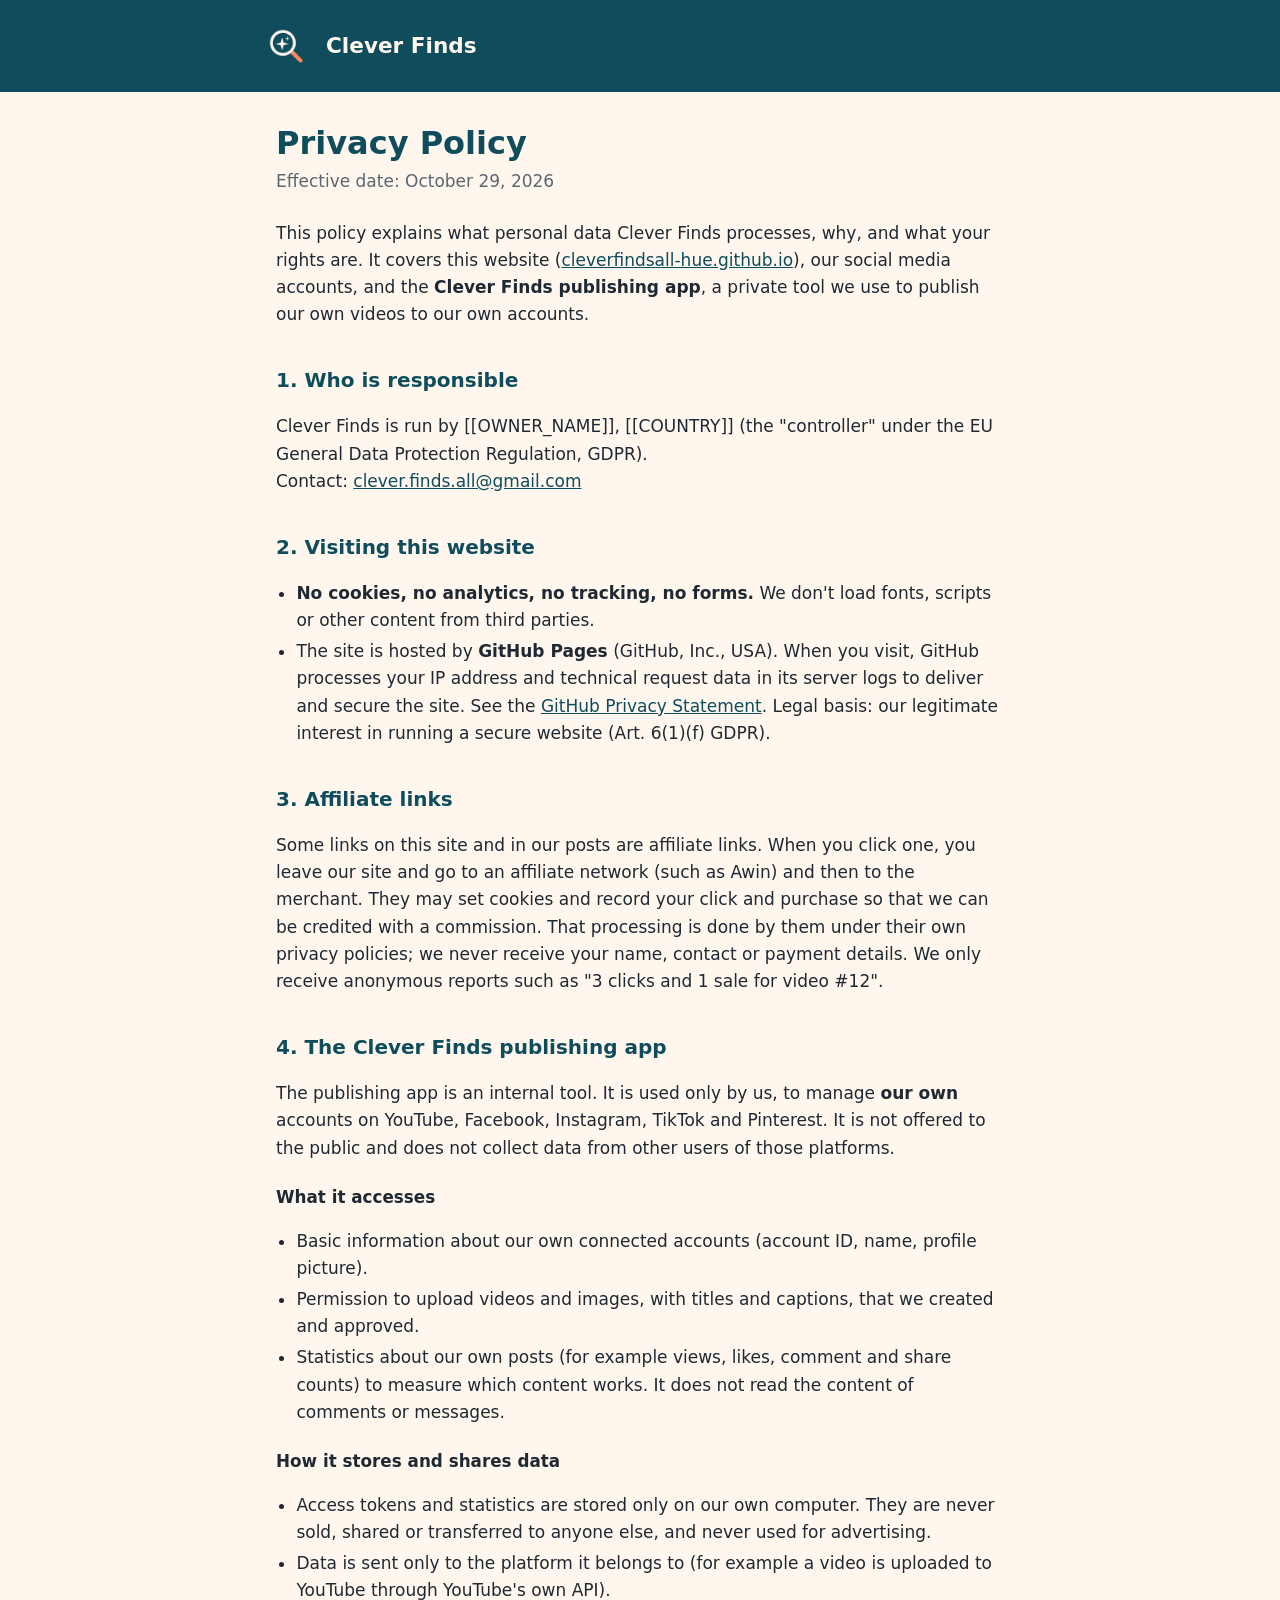
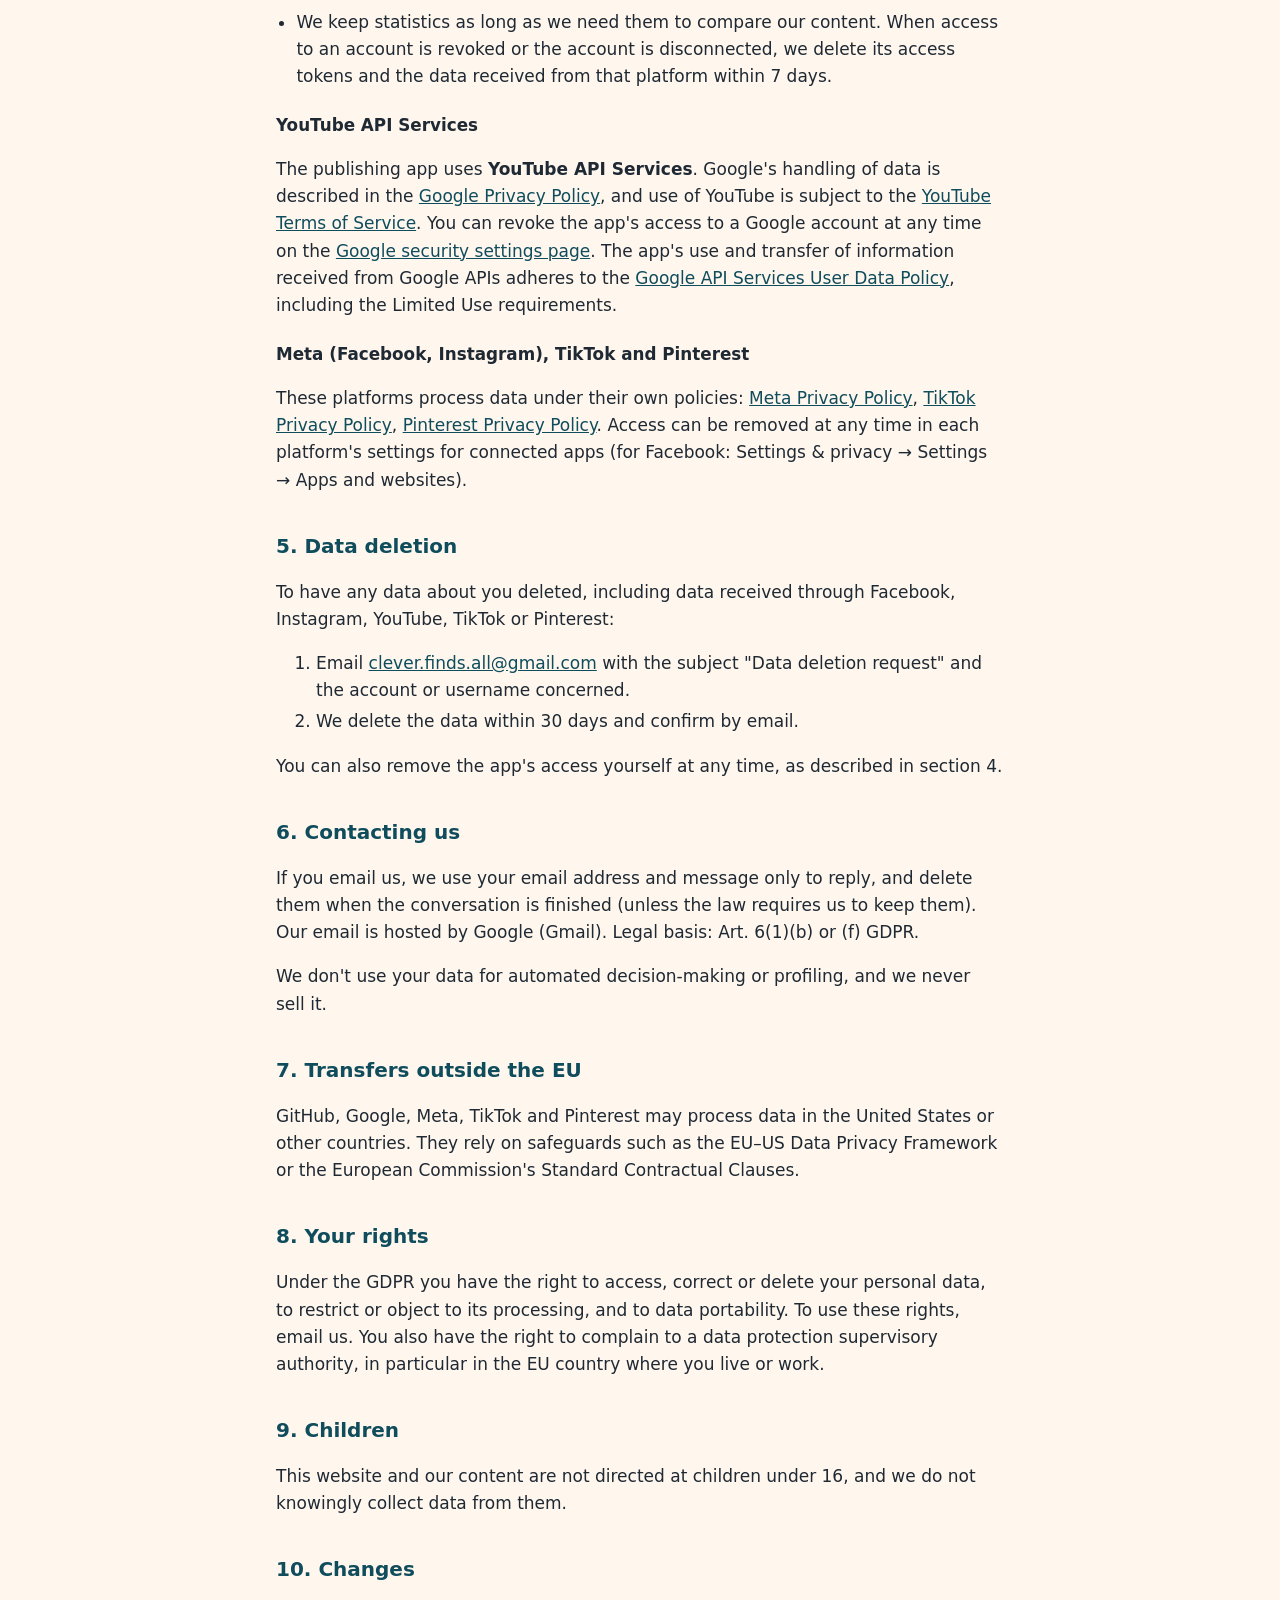
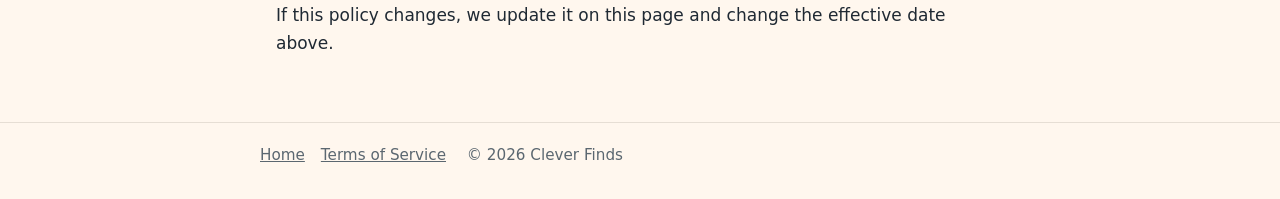
==== privacy.html @ 91be475d "upload site" ====
<!doctype html>
<html lang="en">
<head>
  <meta charset="utf-8">
  <meta name="viewport" content="width=device-width, initial-scale=1">
  <title>Privacy Policy · Clever Finds</title>
  <link rel="icon" href="favicon.png">
  <link rel="stylesheet" href="style.css">
</head>
<body>
  <header><div class="wrap"><img src="logo.png" alt=""><a href="./">Clever Finds</a></div></header>
  <main class="wrap">
    <h1>Privacy Policy</h1>
    <p class="updated">Effective date: October 29, 2026</p>

    <p>This policy explains what personal data Clever Finds processes, why, and what your rights are.
      It covers this website (<a href="https://cleverfindsall-hue.github.io/">cleverfindsall-hue.github.io</a>),
      our social media accounts, and the <strong>Clever Finds publishing app</strong>, a private tool we
      use to publish our own videos to our own accounts.</p>

    <h2 id="controller">1. Who is responsible</h2>
    <p>Clever Finds is run by [[OWNER_NAME]], [[COUNTRY]] (the "controller" under the EU General Data
      Protection Regulation, GDPR).<br>
      Contact: <a href="mailto:clever.finds.all@gmail.com">clever.finds.all@gmail.com</a></p>

    <h2 id="website">2. Visiting this website</h2>
    <ul>
      <li><strong>No cookies, no analytics, no tracking, no forms.</strong> We don't load fonts, scripts
        or other content from third parties.</li>
      <li>The site is hosted by <strong>GitHub Pages</strong> (GitHub, Inc., USA). When you visit, GitHub
        processes your IP address and technical request data in its server logs to deliver and secure
        the site. See the
        <a href="https://docs.github.com/en/site-policy/privacy-policies/github-general-privacy-statement">GitHub
        Privacy Statement</a>. Legal basis: our legitimate interest in running a secure website
        (Art. 6(1)(f) GDPR).</li>
    </ul>

    <h2 id="affiliate">3. Affiliate links</h2>
    <p>Some links on this site and in our posts are affiliate links. When you click one, you leave our
      site and go to an affiliate network (such as Awin) and then to the merchant. They may set cookies and
      record your click and purchase so that we can be credited with a commission. That processing is done
      by them under their own privacy policies; we never receive your name, contact or payment details.
      We only receive anonymous reports such as "3 clicks and 1 sale for video #12".</p>

    <h2 id="app">4. The Clever Finds publishing app</h2>
    <p>The publishing app is an internal tool. It is used only by us, to manage
      <strong>our own</strong> accounts on YouTube, Facebook, Instagram, TikTok and Pinterest. It is not
      offered to the public and does not collect data from other users of those platforms.</p>
    <h3>What it accesses</h3>
    <ul>
      <li>Basic information about our own connected accounts (account ID, name, profile picture).</li>
      <li>Permission to upload videos and images, with titles and captions, that we created and
        approved.</li>
      <li>Statistics about our own posts (for example views, likes, comment and share counts) to measure
        which content works. It does not read the content of comments or messages.</li>
    </ul>
    <h3>How it stores and shares data</h3>
    <ul>
      <li>Access tokens and statistics are stored only on our own computer. They are never sold, shared or
        transferred to anyone else, and never used for advertising.</li>
      <li>Data is sent only to the platform it belongs to (for example a video is uploaded to YouTube
        through YouTube's own API).</li>
      <li>We keep statistics as long as we need them to compare our content. When access to an account
        is revoked or the account is disconnected, we delete its access tokens and the data received
        from that platform within 7 days.</li>
    </ul>

    <h3 id="youtube">YouTube API Services</h3>
    <p>The publishing app uses <strong>YouTube API Services</strong>. Google's handling of data is
      described in the <a href="https://policies.google.com/privacy">Google Privacy Policy</a>, and use
      of YouTube is subject to the <a href="https://www.youtube.com/t/terms">YouTube Terms of Service</a>.
      You can revoke the app's access to a Google account at any time on the
      <a href="https://security.google.com/settings/security/permissions">Google security settings
      page</a>. The app's use and transfer of information received from Google APIs adheres to the
      <a href="https://developers.google.com/terms/api-services-user-data-policy">Google API Services
      User Data Policy</a>, including the Limited Use requirements.</p>

    <h3 id="other-platforms">Meta (Facebook, Instagram), TikTok and Pinterest</h3>
    <p>These platforms process data under their own policies:
      <a href="https://www.facebook.com/privacy/policy/">Meta Privacy Policy</a>,
      <a href="https://www.tiktok.com/legal/page/eea/privacy-policy/en">TikTok Privacy Policy</a>,
      <a href="https://policy.pinterest.com/en/privacy-policy">Pinterest Privacy Policy</a>.
      Access can be removed at any time in each platform's settings for connected apps (for Facebook:
      Settings &amp; privacy → Settings → Apps and websites).</p>

    <h2 id="data-deletion">5. Data deletion</h2>
    <p>To have any data about you deleted, including data received through Facebook, Instagram, YouTube,
      TikTok or Pinterest:</p>
    <ol>
      <li>Email <a href="mailto:clever.finds.all@gmail.com?subject=Data%20deletion%20request">clever.finds.all@gmail.com</a>
        with the subject "Data deletion request" and the account or username concerned.</li>
      <li>We delete the data within 30 days and confirm by email.</li>
    </ol>
    <p>You can also remove the app's access yourself at any time, as described in section 4.</p>

    <h2 id="contact">6. Contacting us</h2>
    <p>If you email us, we use your email address and message only to reply, and delete them when the
      conversation is finished (unless the law requires us to keep them). Our email is hosted by Google
      (Gmail). Legal basis: Art. 6(1)(b) or (f) GDPR.</p>
    <p>We don't use your data for automated decision-making or profiling, and we never sell it.</p>

    <h2 id="transfers">7. Transfers outside the EU</h2>
    <p>GitHub, Google, Meta, TikTok and Pinterest may process data in the United States or other
      countries. They rely on safeguards such as the EU–US Data Privacy Framework or the European
      Commission's Standard Contractual Clauses.</p>

    <h2 id="rights">8. Your rights</h2>
    <p>Under the GDPR you have the right to access, correct or delete your personal data, to restrict
      or object to its processing, and to data portability. To use these rights, email us. You also have
      the right to complain to a data protection supervisory authority, in particular in the EU country
      where you live or work.</p>

    <h2 id="children">9. Children</h2>
    <p>This website and our content are not directed at children under 16, and we do not knowingly
      collect data from them.</p>

    <h2 id="changes">10. Changes</h2>
    <p>If this policy changes, we update it on this page and change the effective date above.</p>
  </main>
  <footer><div class="wrap">
    <a href="./">Home</a><a href="terms.html">Terms of Service</a>
    <span>© 2026 Clever Finds</span>
  </div></footer>
</body>
</html>
---- style.css ----
/* Clever Finds site. Brand colours from branding/ (see CLAUDE.md). System fonts only:
   no Google Fonts or other third-party requests, so visitors' IPs go nowhere but GitHub. */
:root {
  --teal: #0F4C5C;
  --orange: #FF8A5B;
  --cream: #FFF7EE;
  --ink: #1F2933;
  --muted: #5B6770;
  --line: #E6DED4;
  color-scheme: light;
}
* { box-sizing: border-box; }
body {
  margin: 0;
  background: var(--cream);
  color: var(--ink);
  font: 17px/1.6 system-ui, -apple-system, "Segoe UI", Roboto, Helvetica, Arial, sans-serif;
}
header {
  background: var(--teal);
  color: var(--cream);
  padding: 20px 16px;
}
header .wrap { display: flex; align-items: center; gap: 14px; }
header img { width: 52px; height: 52px; border-radius: 50%; }
header a { color: inherit; text-decoration: none; font-weight: 800; font-size: 1.35rem; }
.wrap { max-width: 760px; margin: 0 auto; }
main { padding: 32px 16px 48px; }
h1 { color: var(--teal); font-size: 2rem; line-height: 1.2; margin: 0 0 6px; }
h2 { color: var(--teal); font-size: 1.25rem; margin: 36px 0 8px; }
h3 { font-size: 1.05rem; margin: 22px 0 6px; }
a { color: var(--teal); }
.updated { color: var(--muted); margin: 0 0 24px; }
.note {
  background: #fff;
  border-left: 4px solid var(--orange);
  padding: 12px 16px;
  border-radius: 6px;
}
ul { padding-left: 1.2em; }
li { margin: 4px 0; }
footer {
  border-top: 1px solid var(--line);
  color: var(--muted);
  padding: 20px 16px 32px;
  font-size: 0.95rem;
}
footer a { color: var(--muted); margin-right: 16px; }
.hero { text-align: center; padding-top: 24px; }
.hero img { width: 120px; height: 120px; border-radius: 50%; }
.hero p { font-size: 1.15rem; color: var(--muted); }
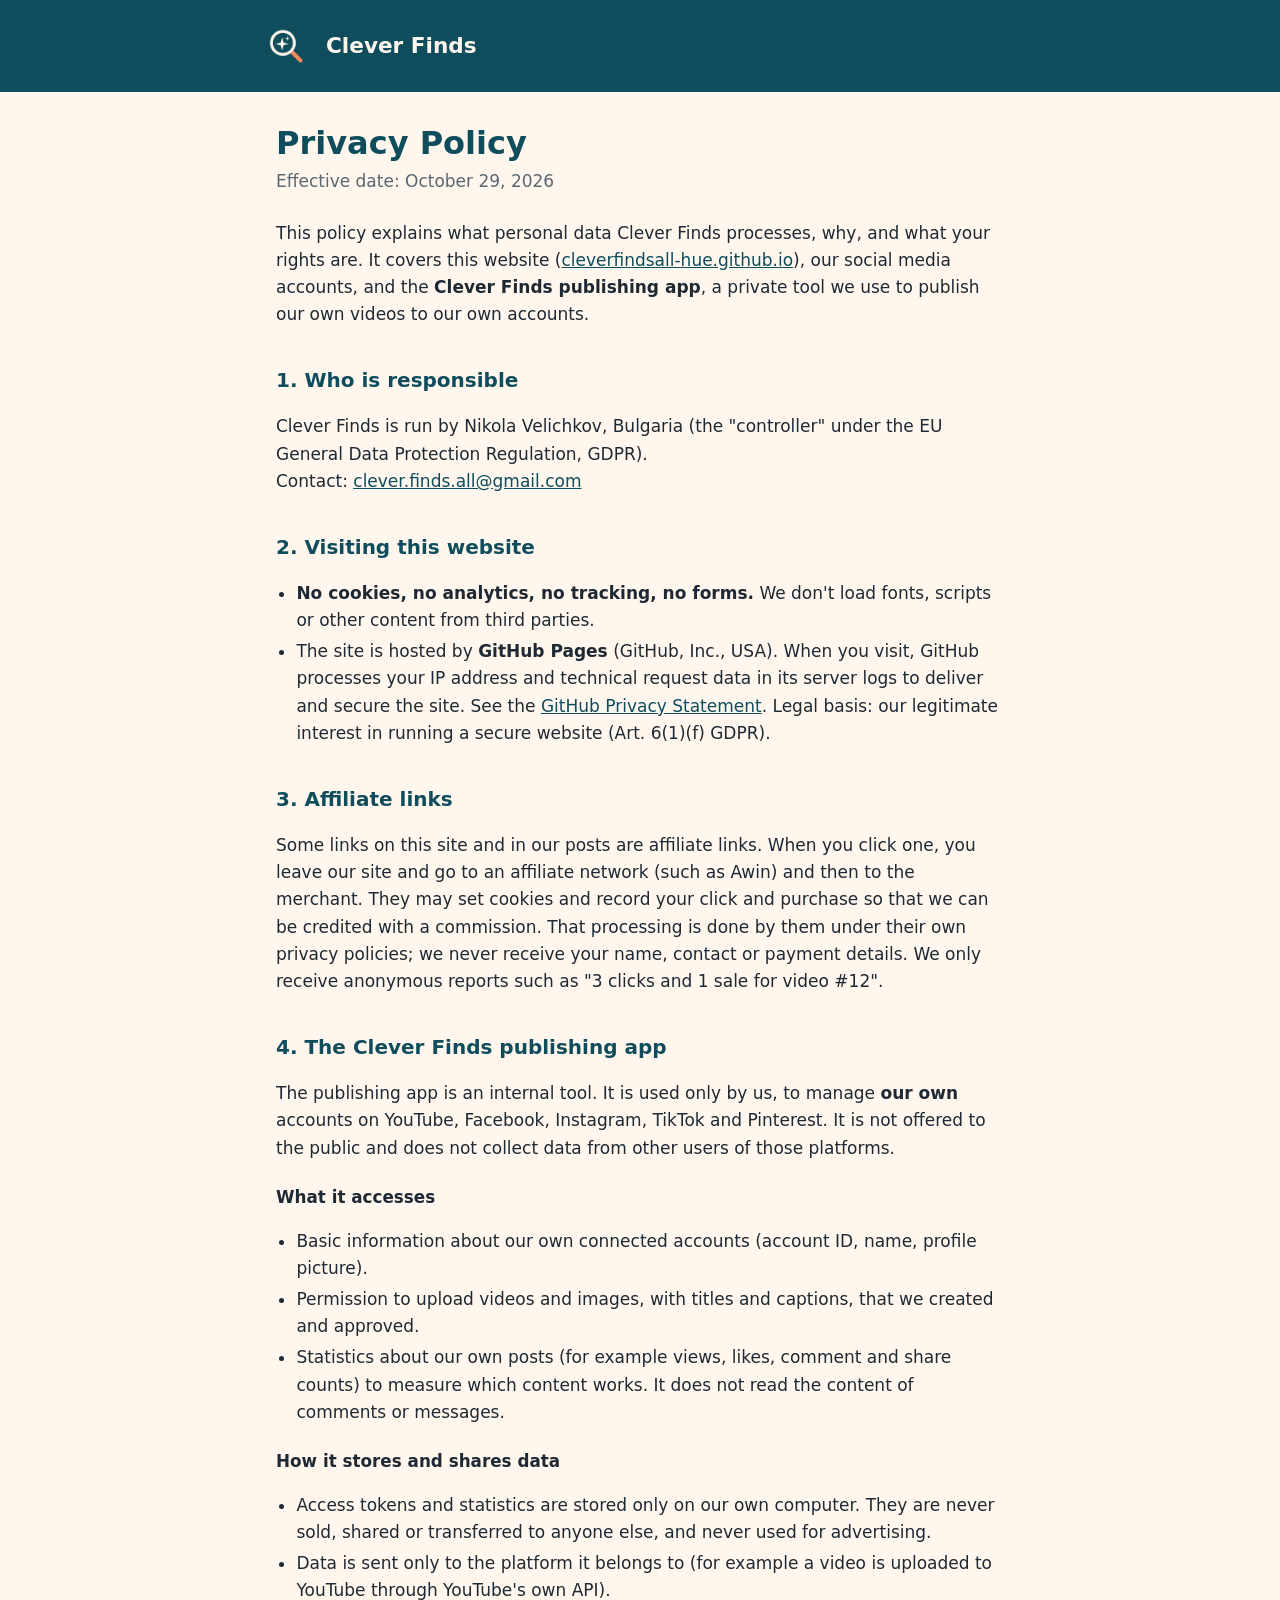
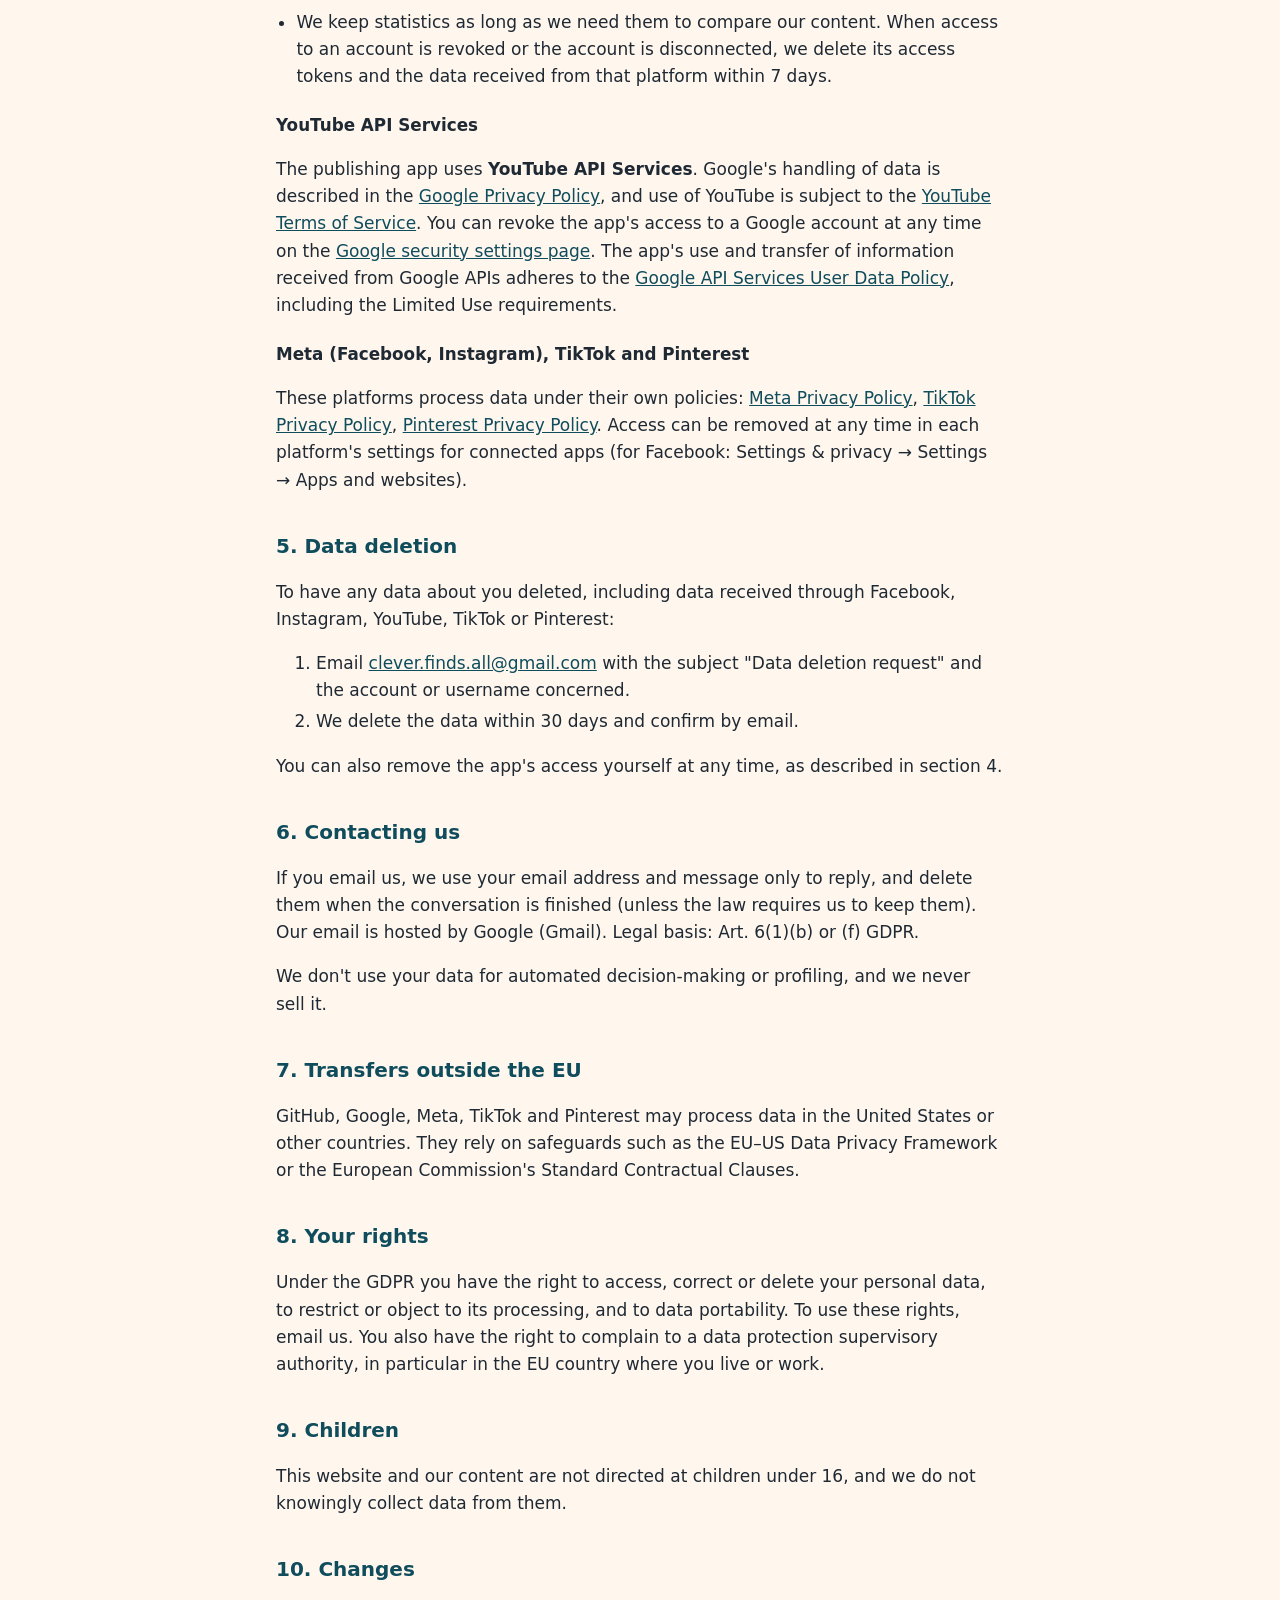
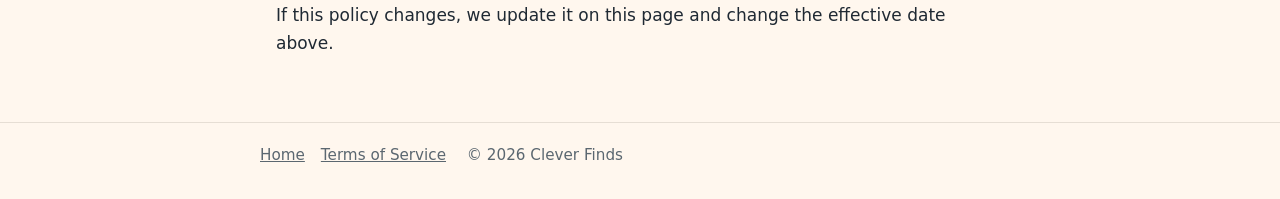
==== commit 3eb9a8f5: "Update privacy.html" ====
--- a/privacy.html
+++ b/privacy.html
@@ -19,7 +19,7 @@
       use to publish our own videos to our own accounts.</p>
 
     <h2 id="controller">1. Who is responsible</h2>
-    <p>Clever Finds is run by [[OWNER_NAME]], [[COUNTRY]] (the "controller" under the EU General Data
+    <p>Clever Finds is run by Nikola Velichkov, Bulgaria (the "controller" under the EU General Data
       Protection Regulation, GDPR).<br>
       Contact: <a href="mailto:clever.finds.all@gmail.com">clever.finds.all@gmail.com</a></p>
 
